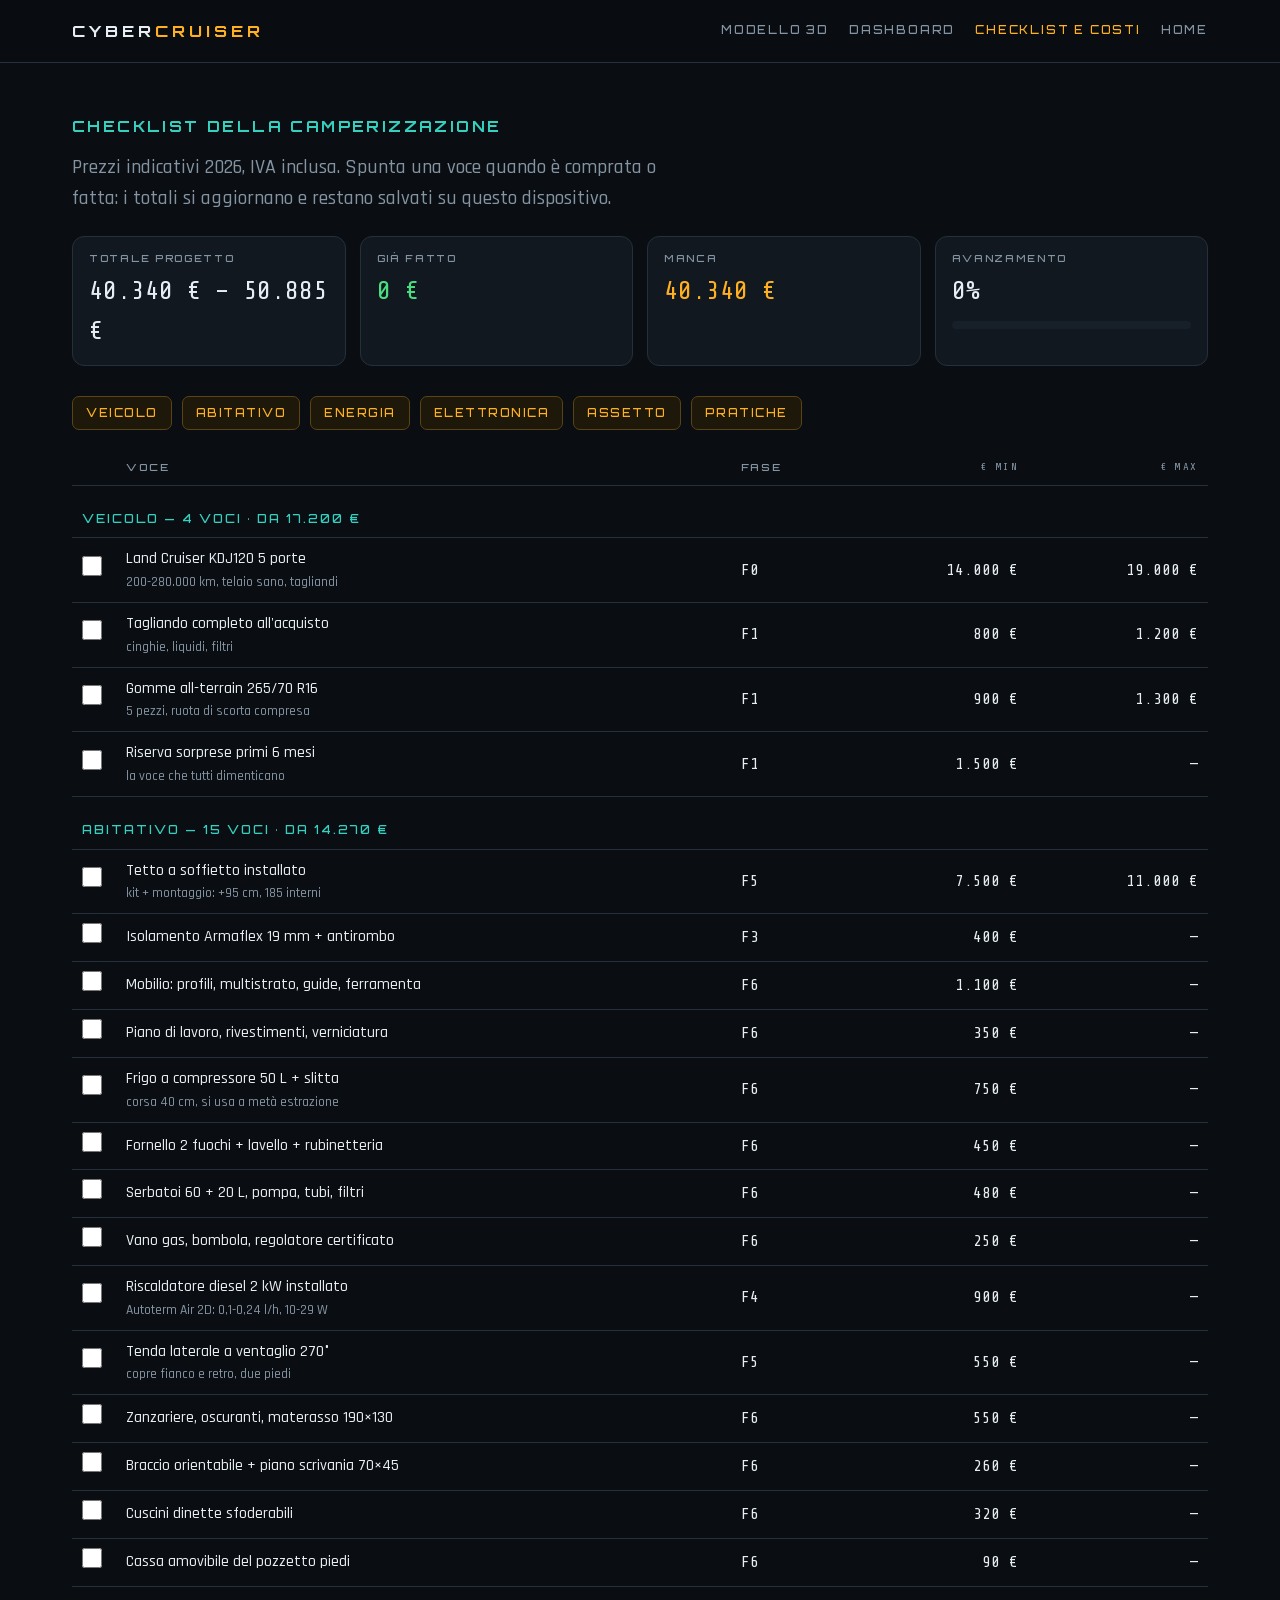
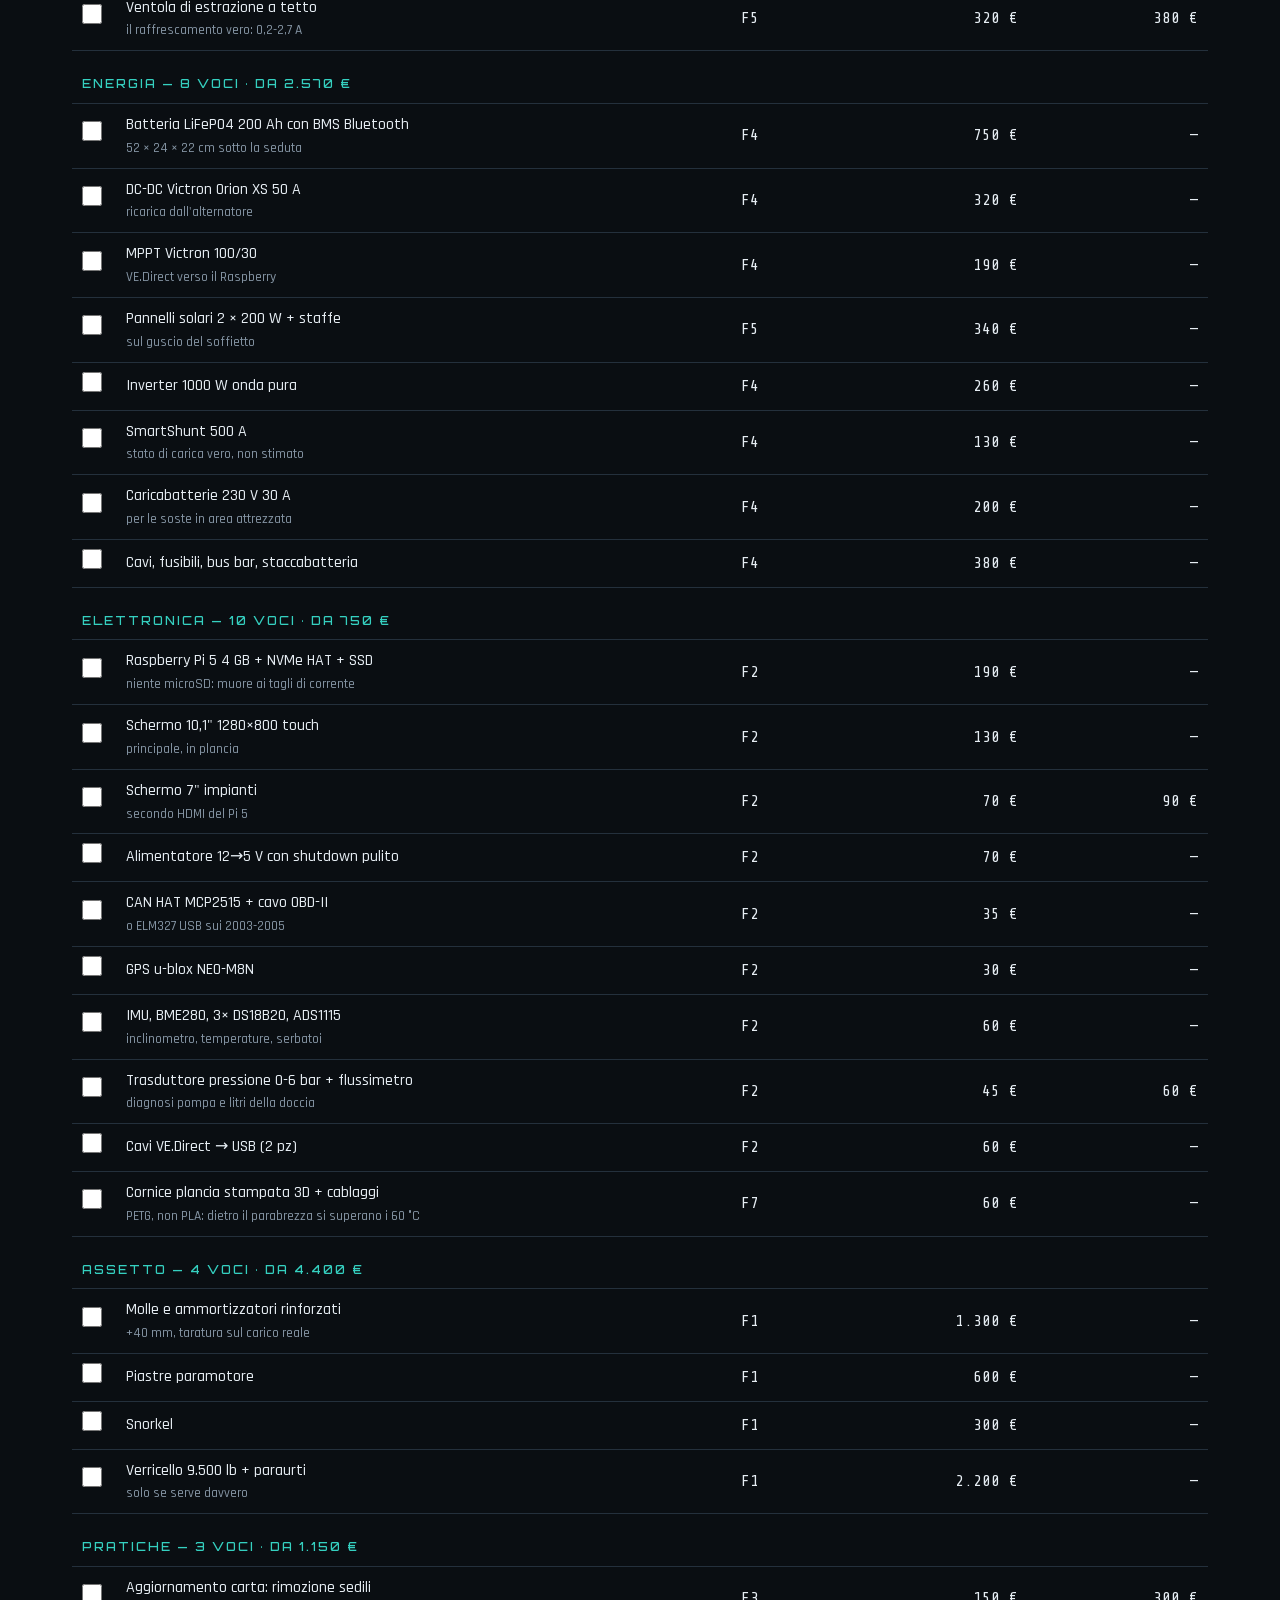
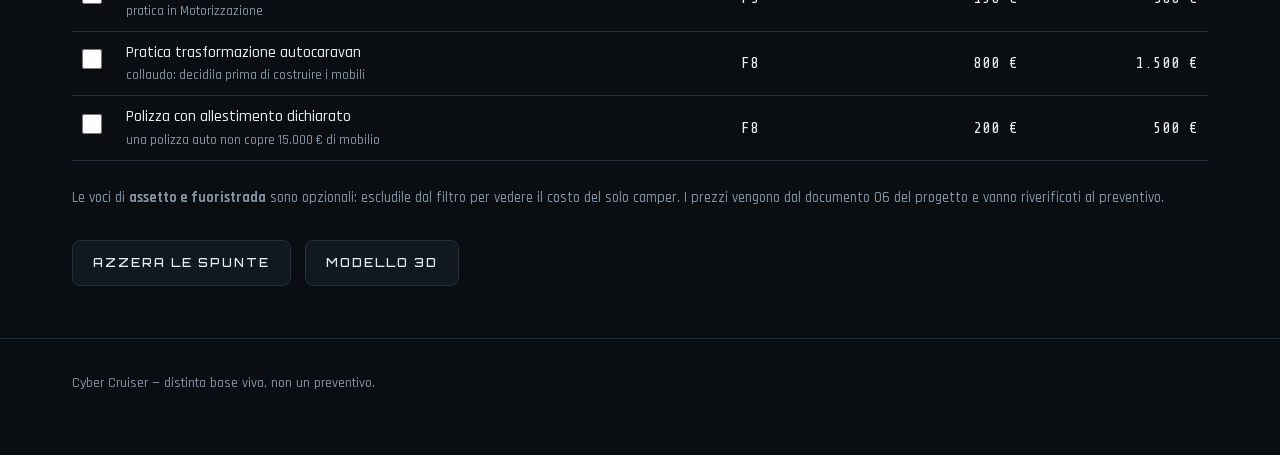
==== checklist/index.html @ d9a23015 "Modello 3D di esterni e interni, secondo schermo impianti, sito con checklist Modello 3D - impianti " ====
<!DOCTYPE html>
<html lang="it">
<head>
<meta charset="UTF-8">
<meta name="viewport" content="width=device-width, initial-scale=1">
<title>CYBER CRUISER — Checklist e costi</title>
<meta name="description" content="Distinta base della camperizzazione con prezzi reali, spunta di avanzamento e totali che si aggiornano.">
<meta name="theme-color" content="#0a0e12">
<link rel="stylesheet" href="/assets/site.css">
<style>
  .bar-tot { display: grid; grid-template-columns: repeat(4, 1fr); gap: 14px; margin: 22px 0 30px; }
  .tot { background: var(--panel); border: 1px solid var(--line); border-radius: 12px; padding: 14px 16px; }
  .tot .k { font-family: var(--font-tit); font-size: 10px; letter-spacing: 1.7px; color: var(--dim); text-transform: uppercase; }
  .tot .v { font-family: var(--font-num); font-size: 26px; margin-top: 4px; }
  .tot.speso .v { color: var(--ok); }
  .tot.resta .v { color: var(--acc); }

  .prog { height: 8px; background: var(--panel-2); border-radius: 4px; overflow: hidden; margin-top: 10px; }
  .prog i { display: block; height: 100%; background: var(--teal); width: 0; transition: width .25s; }

  .filtri { display: flex; gap: 10px; flex-wrap: wrap; margin-bottom: 20px; }
  .filtri button {
    font-family: var(--font-tit); font-size: 11px; letter-spacing: 1.5px; text-transform: uppercase;
    padding: 9px 13px; border: 1px solid var(--line); border-radius: 7px;
    background: var(--panel); color: var(--dim); cursor: pointer;
  }
  .filtri button.on { color: var(--acc); border-color: #5a4413; background: #1d1809; }

  tr.done td { opacity: .45; }
  tr.done td.voce { text-decoration: line-through; }
  td.chk { width: 44px; }
  input[type=checkbox] { width: 20px; height: 20px; accent-color: #35d0c0; cursor: pointer; }
  td.voce small { display: block; color: var(--dim); font-size: 13.5px; }
  .cat-row th { color: var(--teal); font-size: 12px; letter-spacing: 2px; padding-top: 24px; }
  .note { color: var(--dim); font-size: 14.5px; margin-top: 26px; }
</style>
</head>
<body>

<header class="top">
  <div class="wrap">
    <div class="brand">CYBER<span>CRUISER</span></div>
    <nav class="menu">
      <a href="/landcruiser/3d/">Modello 3D</a>
      <a href="/landcruiser/dash/?sim=1">Dashboard</a>
      <a class="on" href="/checklist/">Checklist e costi</a>
      <a href="/">Home</a>
    </nav>
  </div>
</header>

<section>
  <div class="wrap">
    <h2>Checklist della camperizzazione</h2>
    <p class="lead">
      Prezzi indicativi 2026, IVA inclusa. Spunta una voce quando è comprata o
      fatta: i totali si aggiornano e restano salvati su questo dispositivo.
    </p>

    <div class="bar-tot">
      <div class="tot"><div class="k">Totale progetto</div><div class="v" id="tTot">—</div></div>
      <div class="tot speso"><div class="k">Già fatto</div><div class="v" id="tSpeso">—</div></div>
      <div class="tot resta"><div class="k">Manca</div><div class="v" id="tResta">—</div></div>
      <div class="tot">
        <div class="k">Avanzamento</div>
        <div class="v" id="tPerc">0%</div>
        <div class="prog"><i id="tBar"></i></div>
      </div>
    </div>

    <div class="filtri" id="filtri"></div>

    <table>
      <thead>
        <tr>
          <th></th><th>Voce</th><th>Fase</th><th class="r">€ min</th><th class="r">€ max</th>
        </tr>
      </thead>
      <tbody id="corpo"></tbody>
    </table>

    <p class="note">
      Le voci di <b>assetto e fuoristrada</b> sono opzionali: escludile dal filtro
      per vedere il costo del solo camper. I prezzi vengono dal documento 06 del
      progetto e vanno riverificati al preventivo.
    </p>

    <div class="cta">
      <button class="btn" id="reset">Azzera le spunte</button>
      <a class="btn" href="/landcruiser/3d/">Modello 3D</a>
    </div>
  </div>
</section>

<footer><div class="wrap">Cyber Cruiser — distinta base viva, non un preventivo.</div></footer>

<script>
// Distinta base: gli stessi numeri del documento 06 del progetto.
// [id, voce, nota, categoria, fase, € min, € max]
const VOCI = [
  ['veic-mezzo', 'Land Cruiser KDJ120 5 porte', '200-280.000 km, telaio sano, tagliandi', 'veicolo', 0, 14000, 19000],
  ['veic-tagl', 'Tagliando completo all\'acquisto', 'cinghie, liquidi, filtri', 'veicolo', 1, 800, 1200],
  ['veic-gomme', 'Gomme all-terrain 265/70 R16', '5 pezzi, ruota di scorta compresa', 'veicolo', 1, 900, 1300],
  ['veic-riserva', 'Riserva sorprese primi 6 mesi', 'la voce che tutti dimenticano', 'veicolo', 1, 1500, 1500],

  ['ab-tetto', 'Tetto a soffietto installato', 'kit + montaggio: +95 cm, 185 interni', 'abitativo', 5, 7500, 11000],
  ['ab-isol', 'Isolamento Armaflex 19 mm + antirombo', '', 'abitativo', 3, 400, 400],
  ['ab-mobili', 'Mobilio: profili, multistrato, guide, ferramenta', '', 'abitativo', 6, 1100, 1100],
  ['ab-piano', 'Piano di lavoro, rivestimenti, verniciatura', '', 'abitativo', 6, 350, 350],
  ['ab-frigo', 'Frigo a compressore 50 L + slitta', 'corsa 40 cm, si usa a metà estrazione', 'abitativo', 6, 750, 750],
  ['ab-cucina', 'Fornello 2 fuochi + lavello + rubinetteria', '', 'abitativo', 6, 450, 450],
  ['ab-acqua', 'Serbatoi 60 + 20 L, pompa, tubi, filtri', '', 'abitativo', 6, 480, 480],
  ['ab-gas', 'Vano gas, bombola, regolatore certificato', '', 'abitativo', 6, 250, 250],
  ['ab-risc', 'Riscaldatore diesel 2 kW installato', 'Autoterm Air 2D: 0,1-0,24 l/h, 10-29 W', 'abitativo', 4, 900, 900],
  ['ab-tenda', 'Tenda laterale a ventaglio 270°', 'copre fianco e retro, due piedi', 'abitativo', 5, 550, 550],
  ['ab-tessili', 'Zanzariere, oscuranti, materasso 190×130', '', 'abitativo', 6, 550, 550],
  ['ab-scriv', 'Braccio orientabile + piano scrivania 70×45', '', 'abitativo', 6, 260, 260],
  ['ab-cuscini', 'Cuscini dinette sfoderabili', '', 'abitativo', 6, 320, 320],
  ['ab-cassa', 'Cassa amovibile del pozzetto piedi', '', 'abitativo', 6, 90, 90],
  ['ab-ventola', 'Ventola di estrazione a tetto', 'il raffrescamento vero: 0,2-2,7 A', 'abitativo', 5, 320, 380],

  ['en-batt', 'Batteria LiFePO4 200 Ah con BMS Bluetooth', '52 × 24 × 22 cm sotto la seduta', 'energia', 4, 750, 750],
  ['en-dcdc', 'DC-DC Victron Orion XS 50 A', 'ricarica dall\'alternatore', 'energia', 4, 320, 320],
  ['en-mppt', 'MPPT Victron 100/30', 'VE.Direct verso il Raspberry', 'energia', 4, 190, 190],
  ['en-pann', 'Pannelli solari 2 × 200 W + staffe', 'sul guscio del soffietto', 'energia', 5, 340, 340],
  ['en-inv', 'Inverter 1000 W onda pura', '', 'energia', 4, 260, 260],
  ['en-shunt', 'SmartShunt 500 A', 'stato di carica vero, non stimato', 'energia', 4, 130, 130],
  ['en-carica', 'Caricabatterie 230 V 30 A', 'per le soste in area attrezzata', 'energia', 4, 200, 200],
  ['en-cavi', 'Cavi, fusibili, bus bar, staccabatteria', '', 'energia', 4, 380, 380],

  ['el-pi', 'Raspberry Pi 5 4 GB + NVMe HAT + SSD', 'niente microSD: muore ai tagli di corrente', 'elettronica', 2, 190, 190],
  ['el-schermo', 'Schermo 10,1" 1280×800 touch', 'principale, in plancia', 'elettronica', 2, 130, 130],
  ['el-schermo2', 'Schermo 7" impianti', 'secondo HDMI del Pi 5', 'elettronica', 2, 70, 90],
  ['el-ups', 'Alimentatore 12→5 V con shutdown pulito', '', 'elettronica', 2, 70, 70],
  ['el-obd', 'CAN HAT MCP2515 + cavo OBD-II', 'o ELM327 USB sui 2003-2005', 'elettronica', 2, 35, 35],
  ['el-gps', 'GPS u-blox NEO-M8N', '', 'elettronica', 2, 30, 30],
  ['el-sens', 'IMU, BME280, 3× DS18B20, ADS1115', 'inclinometro, temperature, serbatoi', 'elettronica', 2, 60, 60],
  ['el-press', 'Trasduttore pressione 0-6 bar + flussimetro', 'diagnosi pompa e litri della doccia', 'elettronica', 2, 45, 60],
  ['el-vedirect', 'Cavi VE.Direct → USB (2 pz)', '', 'elettronica', 2, 60, 60],
  ['el-cornice', 'Cornice plancia stampata 3D + cablaggi', 'PETG, non PLA: dietro il parabrezza si superano i 60 °C', 'elettronica', 7, 60, 60],

  ['off-sosp', 'Molle e ammortizzatori rinforzati', '+40 mm, taratura sul carico reale', 'assetto', 1, 1300, 1300],
  ['off-piastre', 'Piastre paramotore', '', 'assetto', 1, 600, 600],
  ['off-snorkel', 'Snorkel', '', 'assetto', 1, 300, 300],
  ['off-verr', 'Verricello 9.500 lb + paraurti', 'solo se serve davvero', 'assetto', 1, 2200, 2200],

  ['om-sedili', 'Aggiornamento carta: rimozione sedili', 'pratica in Motorizzazione', 'pratiche', 3, 150, 300],
  ['om-autocaravan', 'Pratica trasformazione autocaravan', 'collaudo: decidila prima di costruire i mobili', 'pratiche', 8, 800, 1500],
  ['om-assic', 'Polizza con allestimento dichiarato', 'una polizza auto non copre 15.000 € di mobilio', 'pratiche', 8, 200, 500],
];

const CATEGORIE = ['veicolo', 'abitativo', 'energia', 'elettronica', 'assetto', 'pratiche'];
const LS = 'cybercruiser.checklist';

let fatte = new Set();
try { fatte = new Set(JSON.parse(localStorage.getItem(LS) || '[]')); } catch {}

let attive = new Set(CATEGORIE);

const euro = (n) => n.toLocaleString('it-IT', { maximumFractionDigits: 0 }) + ' €';

const corpo = document.getElementById('corpo');
const filtri = document.getElementById('filtri');

function salva() {
  try { localStorage.setItem(LS, JSON.stringify([...fatte])); } catch {}
}

function disegnaFiltri() {
  filtri.replaceChildren();
  for (const c of CATEGORIE) {
    const b = document.createElement('button');
    b.textContent = c;
    b.className = attive.has(c) ? 'on' : '';
    b.onclick = () => {
      attive.has(c) ? attive.delete(c) : attive.add(c);
      disegnaFiltri(); disegna();
    };
    filtri.appendChild(b);
  }
}

function disegna() {
  corpo.replaceChildren();
  for (const c of CATEGORIE) {
    if (!attive.has(c)) continue;
    const voci = VOCI.filter((v) => v[3] === c);
    if (!voci.length) continue;

    const tr = document.createElement('tr');
    tr.className = 'cat-row';
    const th = document.createElement('th');
    th.colSpan = 5;
    const somma = voci.reduce((a, v) => a + v[5], 0);
    th.textContent = `${c} — ${voci.length} voci · da ${euro(somma)}`;
    tr.appendChild(th);
    corpo.appendChild(tr);

    for (const v of voci) {
      const [id, nome, nota, , fase, min, max] = v;
      const r = document.createElement('tr');
      if (fatte.has(id)) r.className = 'done';

      const tdC = document.createElement('td');
      tdC.className = 'chk';
      const cb = document.createElement('input');
      cb.type = 'checkbox';
      cb.checked = fatte.has(id);
      cb.onchange = () => {
        cb.checked ? fatte.add(id) : fatte.delete(id);
        salva(); disegna();
      };
      tdC.appendChild(cb);

      const tdV = document.createElement('td');
      tdV.className = 'voce';
      tdV.textContent = nome;
      if (nota) {
        const s = document.createElement('small');
        s.textContent = nota;
        tdV.appendChild(s);
      }

      const tdF = document.createElement('td');
      tdF.className = 'num';
      tdF.textContent = 'F' + fase;

      const tdMin = document.createElement('td');
      tdMin.className = 'r';
      tdMin.textContent = euro(min);

      const tdMax = document.createElement('td');
      tdMax.className = 'r';
      tdMax.textContent = max > min ? euro(max) : '—';

      r.append(tdC, tdV, tdF, tdMin, tdMax);
      corpo.appendChild(r);
    }
  }
  totali();
}

function totali() {
  const viste = VOCI.filter((v) => attive.has(v[3]));
  const min = viste.reduce((a, v) => a + v[5], 0);
  const max = viste.reduce((a, v) => a + v[6], 0);
  const fatteVoci = viste.filter((v) => fatte.has(v[0]));
  const speso = fatteVoci.reduce((a, v) => a + v[5], 0);

  document.getElementById('tTot').textContent = min === max ? euro(min) : `${euro(min)} – ${euro(max)}`;
  document.getElementById('tSpeso').textContent = euro(speso);
  document.getElementById('tResta').textContent = euro(Math.max(0, min - speso));
  const perc = viste.length ? Math.round((fatteVoci.length / viste.length) * 100) : 0;
  document.getElementById('tPerc').textContent = perc + '%';
  document.getElementById('tBar').style.width = perc + '%';
}

document.getElementById('reset').onclick = () => {
  if (!confirm('Azzero tutte le spunte?')) return;
  fatte = new Set();
  salva();
  disegna();
};

disegnaFiltri();
disegna();
</script>
</body>
</html>
---- assets/site.css ----
/* Cyber Cruiser — foglio di stile del sito.
   Stessa tipografia della dashboard di bordo: Orbitron per i titoli,
   Rajdhani per il testo, Share Tech Mono per i numeri. */

@import url('/landcruiser/dash/css/fonts.css');

:root {
  --bg: #0a0e12;
  --panel: #121820;
  --panel-2: #172029;
  --line: #24303c;
  --text: #e6edf3;
  --dim: #8494a3;
  --acc: #ffb020;
  --teal: #35d0c0;
  --ok: #4ade80;
  --alarm: #ff5252;
  --font-ui: 'Rajdhani', system-ui, sans-serif;
  --font-tit: 'Orbitron', 'Rajdhani', system-ui, sans-serif;
  --font-num: 'Share Tech Mono', ui-monospace, monospace;
}

* { margin: 0; padding: 0; box-sizing: border-box; -webkit-tap-highlight-color: transparent; }

body {
  background: var(--bg);
  color: var(--text);
  font-family: var(--font-ui);
  font-size: 17px;
  line-height: 1.55;
  -webkit-font-smoothing: antialiased;
}

a { color: var(--acc); text-decoration: none; }
a:hover { text-decoration: underline; }

.wrap { max-width: 1180px; margin: 0 auto; padding: 0 22px; }

header.top {
  position: sticky; top: 0; z-index: 20;
  background: rgba(10, 14, 18, .92);
  border-bottom: 1px solid var(--line);
  backdrop-filter: blur(8px);
}
header.top .wrap { display: flex; align-items: center; gap: 26px; height: 62px; }
.brand { font-family: var(--font-tit); font-weight: 700; letter-spacing: 4px; font-size: 16px; }
.brand span { color: var(--acc); }
nav.menu { display: flex; gap: 20px; margin-left: auto; flex-wrap: wrap; }
nav.menu a {
  font-family: var(--font-tit); font-size: 11px; letter-spacing: 1.8px;
  text-transform: uppercase; color: var(--dim);
}
nav.menu a:hover, nav.menu a.on { color: var(--acc); text-decoration: none; }

h1 {
  font-family: var(--font-tit); font-weight: 900; letter-spacing: 2px;
  font-size: clamp(30px, 6vw, 58px); line-height: 1.05; text-transform: uppercase;
}
h1 span { color: var(--acc); }
h2 {
  font-family: var(--font-tit); font-weight: 700; letter-spacing: 2.4px;
  font-size: 15px; text-transform: uppercase; color: var(--teal);
  margin-bottom: 14px;
}
h3 { font-family: var(--font-tit); font-size: 13px; letter-spacing: 1.6px; text-transform: uppercase; }
p.lead { font-size: 20px; color: var(--dim); max-width: 62ch; }

.hero { padding: 74px 0 54px; border-bottom: 1px solid var(--line); }
.hero .kicker {
  font-family: var(--font-tit); font-size: 11px; letter-spacing: 3.4px;
  color: var(--dim); text-transform: uppercase; margin-bottom: 18px;
}

.cta { display: flex; gap: 14px; flex-wrap: wrap; margin-top: 30px; }
.btn {
  font-family: var(--font-tit); font-size: 12px; letter-spacing: 2px; text-transform: uppercase;
  padding: 13px 20px; border: 1px solid var(--line); border-radius: 8px;
  background: var(--panel); color: var(--text); cursor: pointer; display: inline-block;
}
.btn:hover { border-color: var(--acc); color: var(--acc); text-decoration: none; }
.btn.primary { border-color: #5a4413; background: #1d1809; color: var(--acc); }

section { padding: 52px 0; border-bottom: 1px solid var(--line); }

.grid { display: grid; gap: 18px; }
.grid.c3 { grid-template-columns: repeat(3, 1fr); }
.grid.c2 { grid-template-columns: repeat(2, 1fr); }

.card {
  background: var(--panel); border: 1px solid var(--line);
  border-radius: 12px; padding: 20px 22px;
}
.card p { color: var(--dim); font-size: 16px; }

.num { font-family: var(--font-num); font-variant-numeric: tabular-nums; }
.big { font-size: 30px; font-family: var(--font-num); }

table { width: 100%; border-collapse: collapse; font-size: 16px; }
th, td { text-align: left; padding: 9px 10px; border-bottom: 1px solid var(--line); }
th {
  font-family: var(--font-tit); font-size: 10.5px; letter-spacing: 1.6px;
  text-transform: uppercase; color: var(--dim); font-weight: 500;
}
td.r, th.r { text-align: right; font-family: var(--font-num); }

.frame {
  width: 100%; height: min(72vh, 720px); border: 1px solid var(--line);
  border-radius: 12px; background: #0d1219;
}

footer { padding: 34px 0 60px; color: var(--dim); font-size: 14px; }

@media (max-width: 900px) {
  .grid.c3, .grid.c2 { grid-template-columns: 1fr; }
  nav.menu { gap: 13px; }
  header.top .wrap { height: auto; padding-top: 10px; padding-bottom: 10px; flex-wrap: wrap; }
}
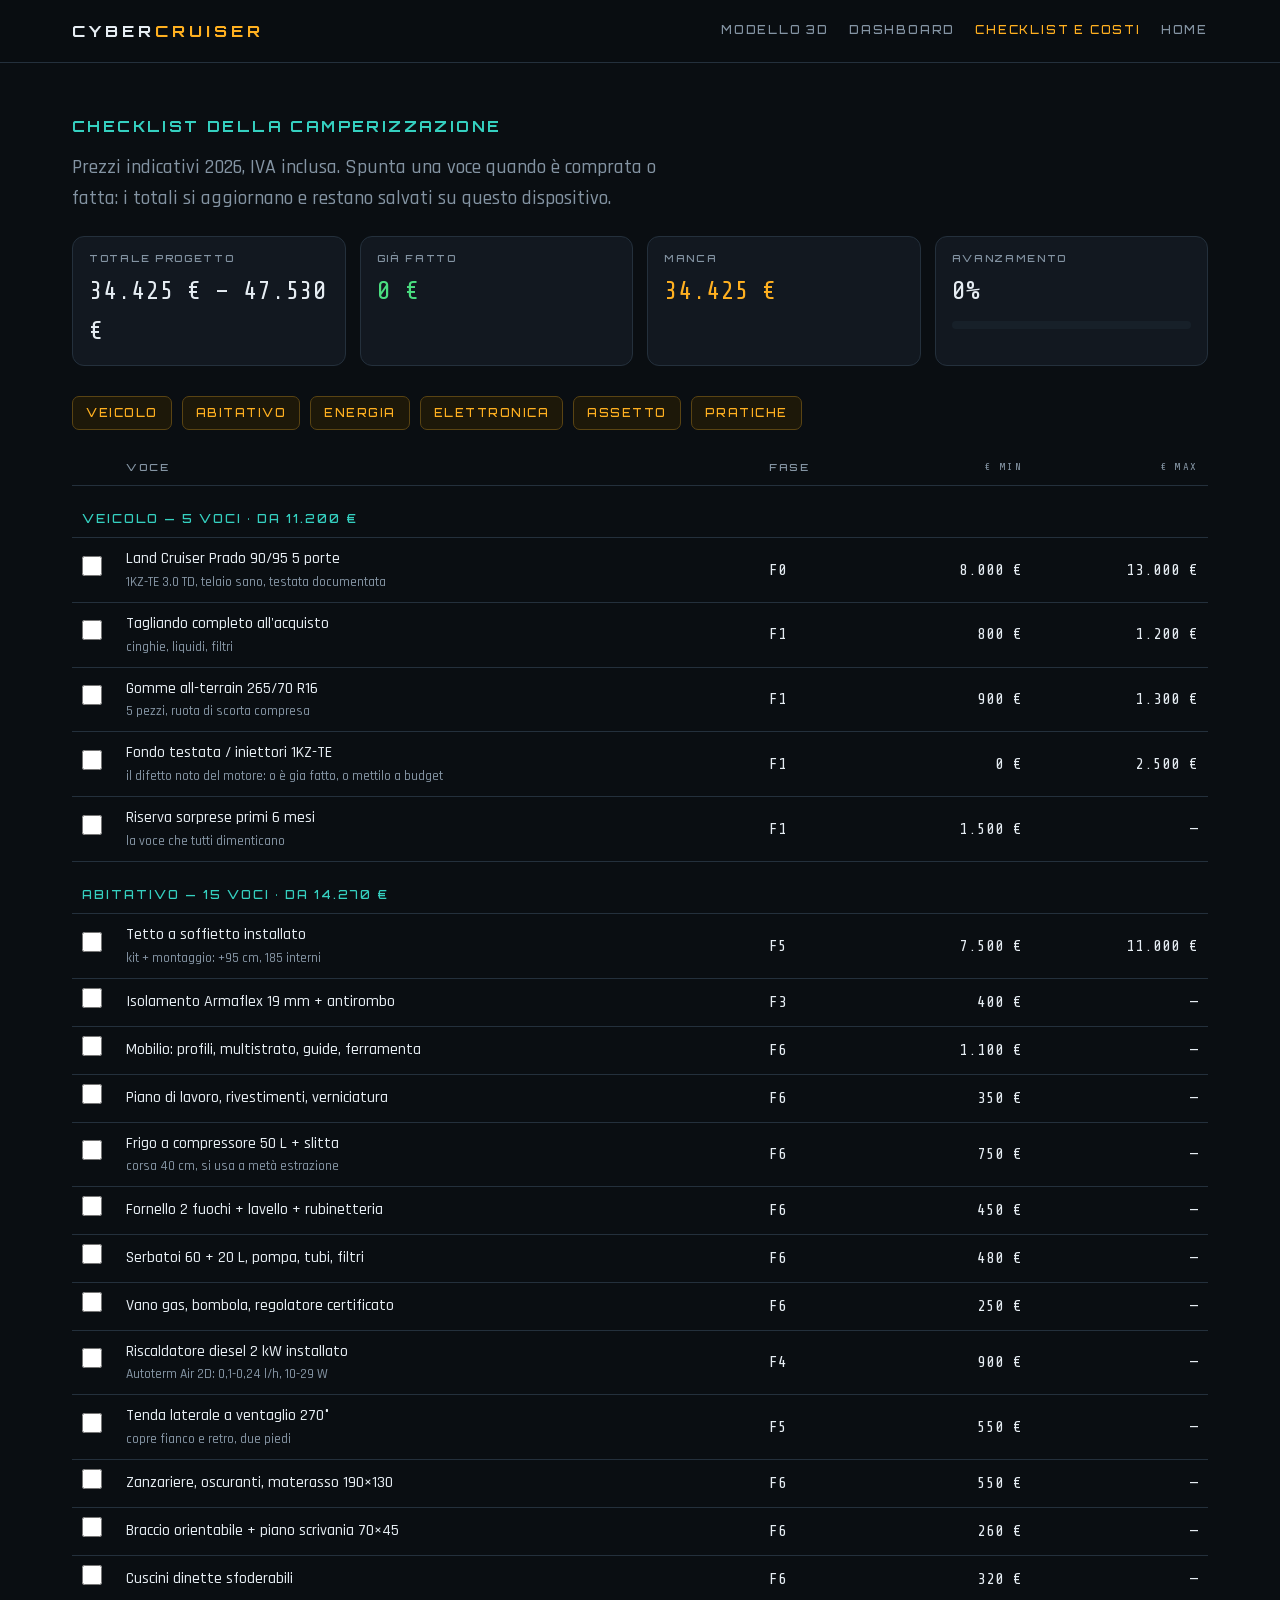
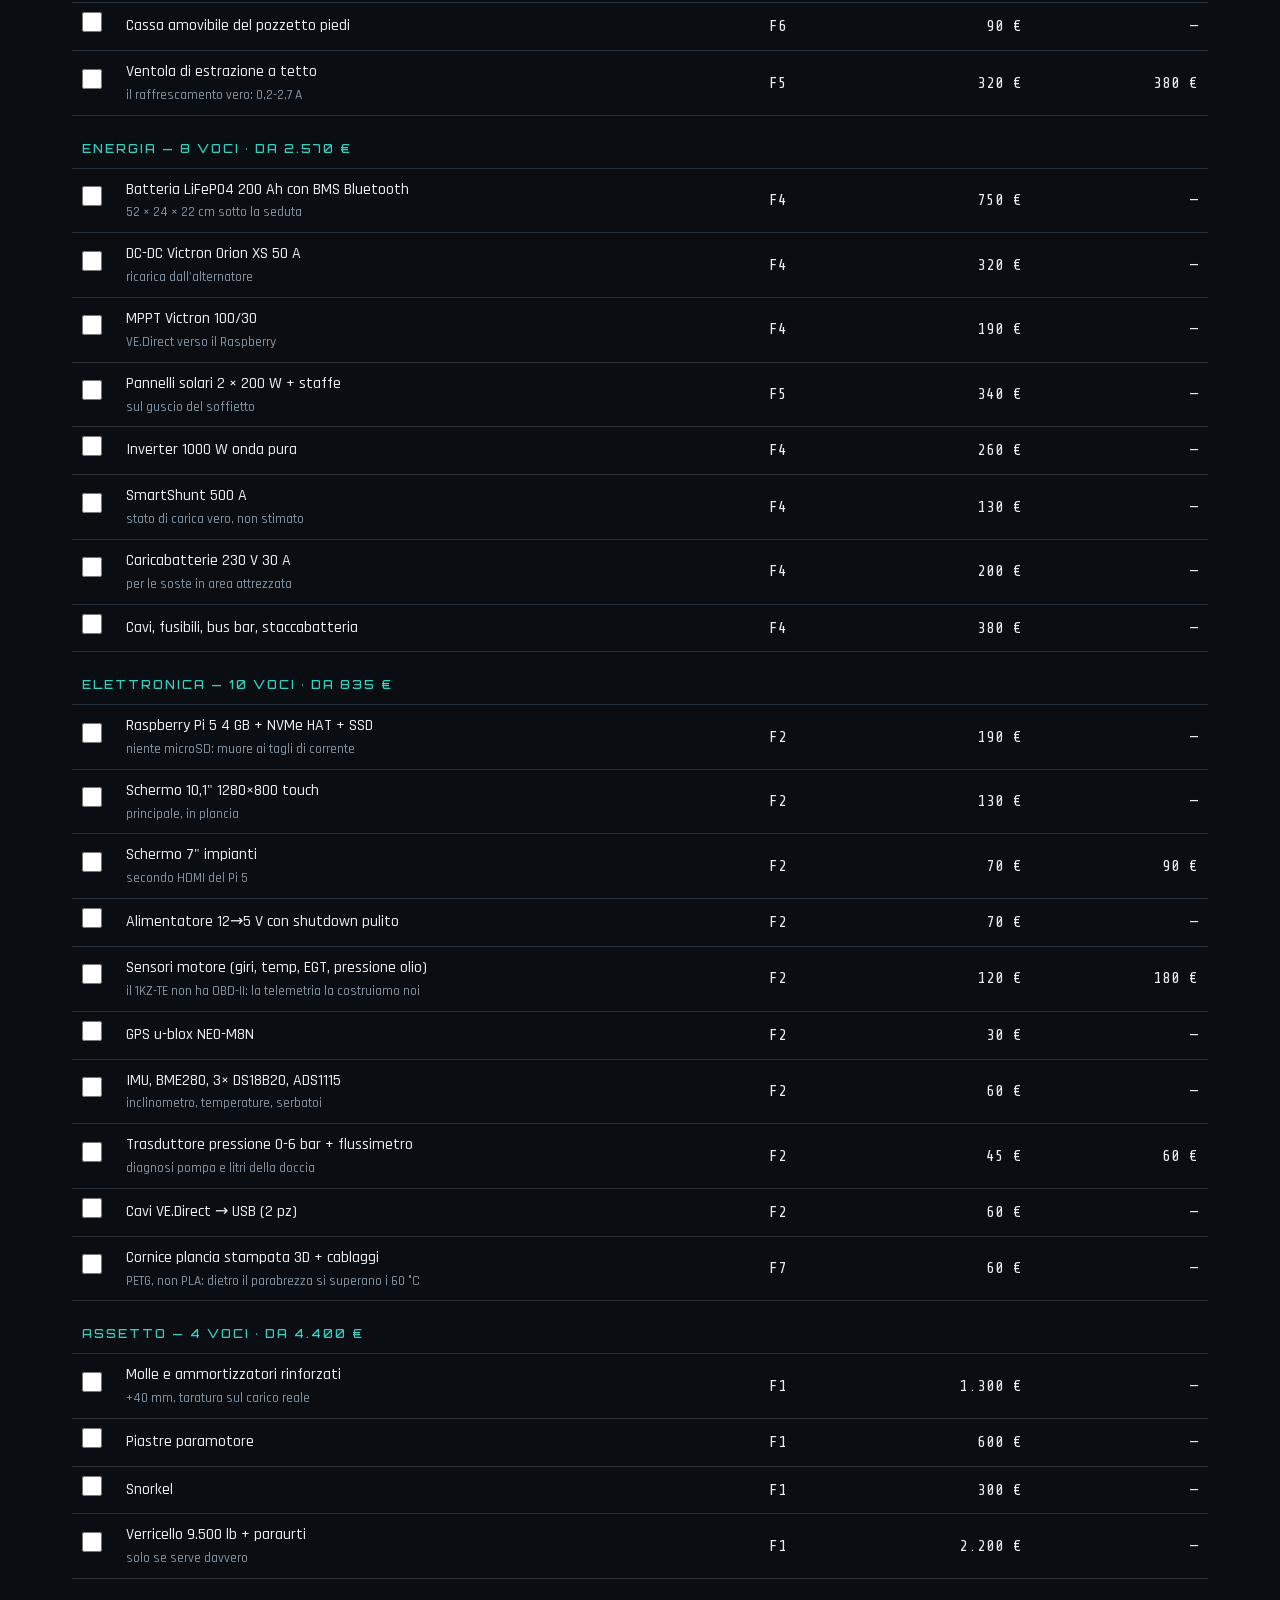
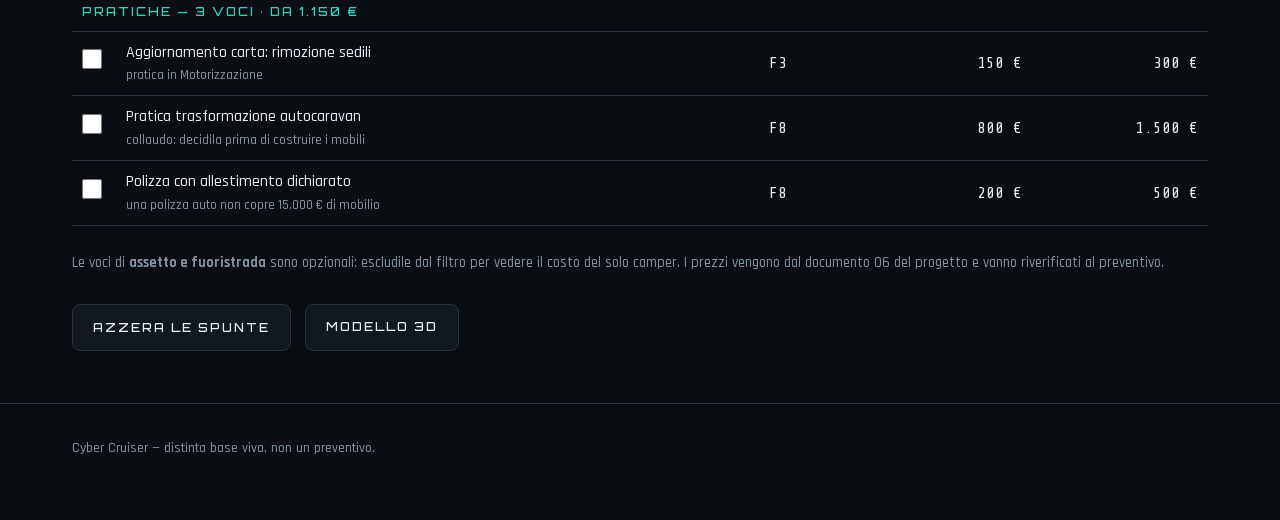
==== commit 364db4e2: "Il mezzo diventa il Prado 90/95: quote, carrozzeria e conseguenze tecniche Dati di catalogo J90/J95 " ====
--- a/checklist/index.html
+++ b/checklist/index.html
@@ -98,9 +98,10 @@
 // Distinta base: gli stessi numeri del documento 06 del progetto.
 // [id, voce, nota, categoria, fase, € min, € max]
 const VOCI = [
-  ['veic-mezzo', 'Land Cruiser KDJ120 5 porte', '200-280.000 km, telaio sano, tagliandi', 'veicolo', 0, 14000, 19000],
+  ['veic-mezzo', 'Land Cruiser Prado 90/95 5 porte', '1KZ-TE 3.0 TD, telaio sano, testata documentata', 'veicolo', 0, 8000, 13000],
   ['veic-tagl', 'Tagliando completo all\'acquisto', 'cinghie, liquidi, filtri', 'veicolo', 1, 800, 1200],
   ['veic-gomme', 'Gomme all-terrain 265/70 R16', '5 pezzi, ruota di scorta compresa', 'veicolo', 1, 900, 1300],
+  ['veic-testata', 'Fondo testata / iniettori 1KZ-TE', 'il difetto noto del motore: o è gia fatto, o mettilo a budget', 'veicolo', 1, 0, 2500],
   ['veic-riserva', 'Riserva sorprese primi 6 mesi', 'la voce che tutti dimenticano', 'veicolo', 1, 1500, 1500],
 
   ['ab-tetto', 'Tetto a soffietto installato', 'kit + montaggio: +95 cm, 185 interni', 'abitativo', 5, 7500, 11000],
@@ -132,7 +133,7 @@
   ['el-schermo', 'Schermo 10,1" 1280×800 touch', 'principale, in plancia', 'elettronica', 2, 130, 130],
   ['el-schermo2', 'Schermo 7" impianti', 'secondo HDMI del Pi 5', 'elettronica', 2, 70, 90],
   ['el-ups', 'Alimentatore 12→5 V con shutdown pulito', '', 'elettronica', 2, 70, 70],
-  ['el-obd', 'CAN HAT MCP2515 + cavo OBD-II', 'o ELM327 USB sui 2003-2005', 'elettronica', 2, 35, 35],
+  ['el-motore', 'Sensori motore (giri, temp, EGT, pressione olio)', 'il 1KZ-TE non ha OBD-II: la telemetria la costruiamo noi', 'elettronica', 2, 120, 180],
   ['el-gps', 'GPS u-blox NEO-M8N', '', 'elettronica', 2, 30, 30],
   ['el-sens', 'IMU, BME280, 3× DS18B20, ADS1115', 'inclinometro, temperature, serbatoi', 'elettronica', 2, 60, 60],
   ['el-press', 'Trasduttore pressione 0-6 bar + flussimetro', 'diagnosi pompa e litri della doccia', 'elettronica', 2, 45, 60],
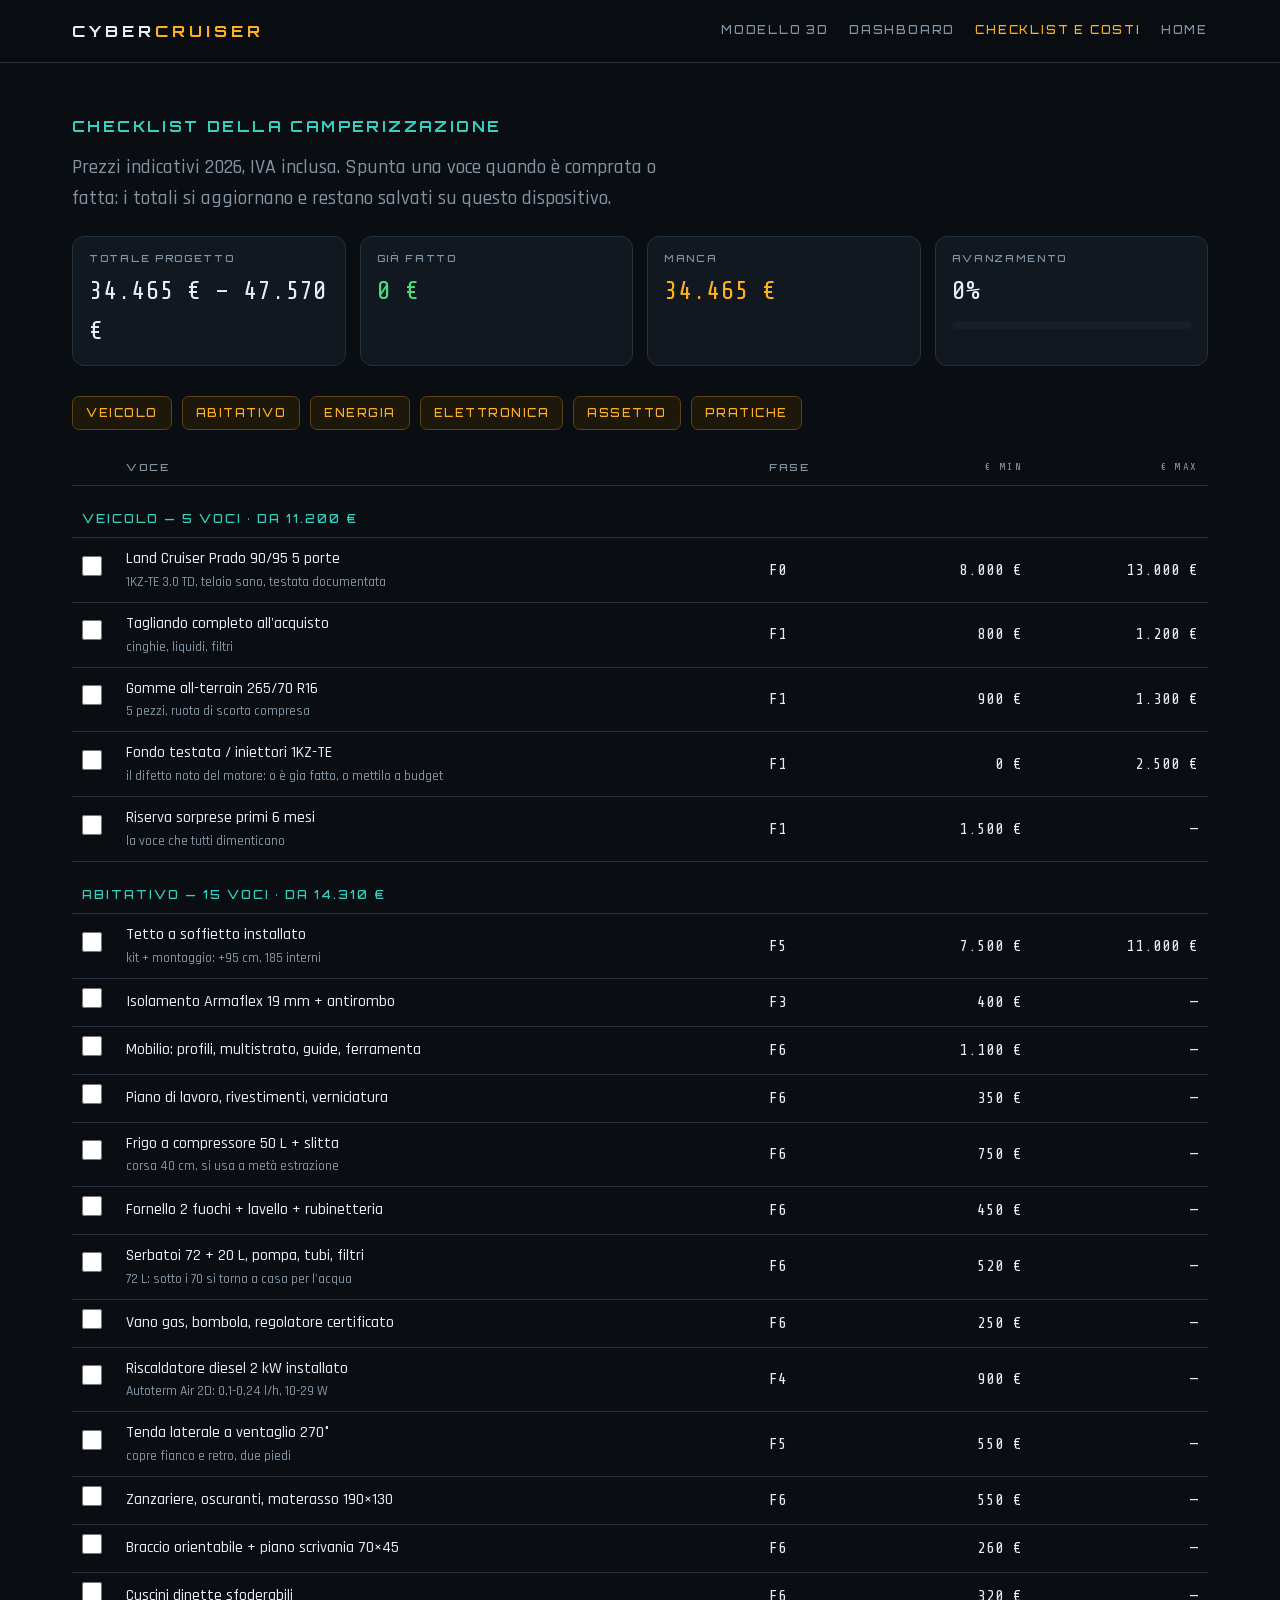
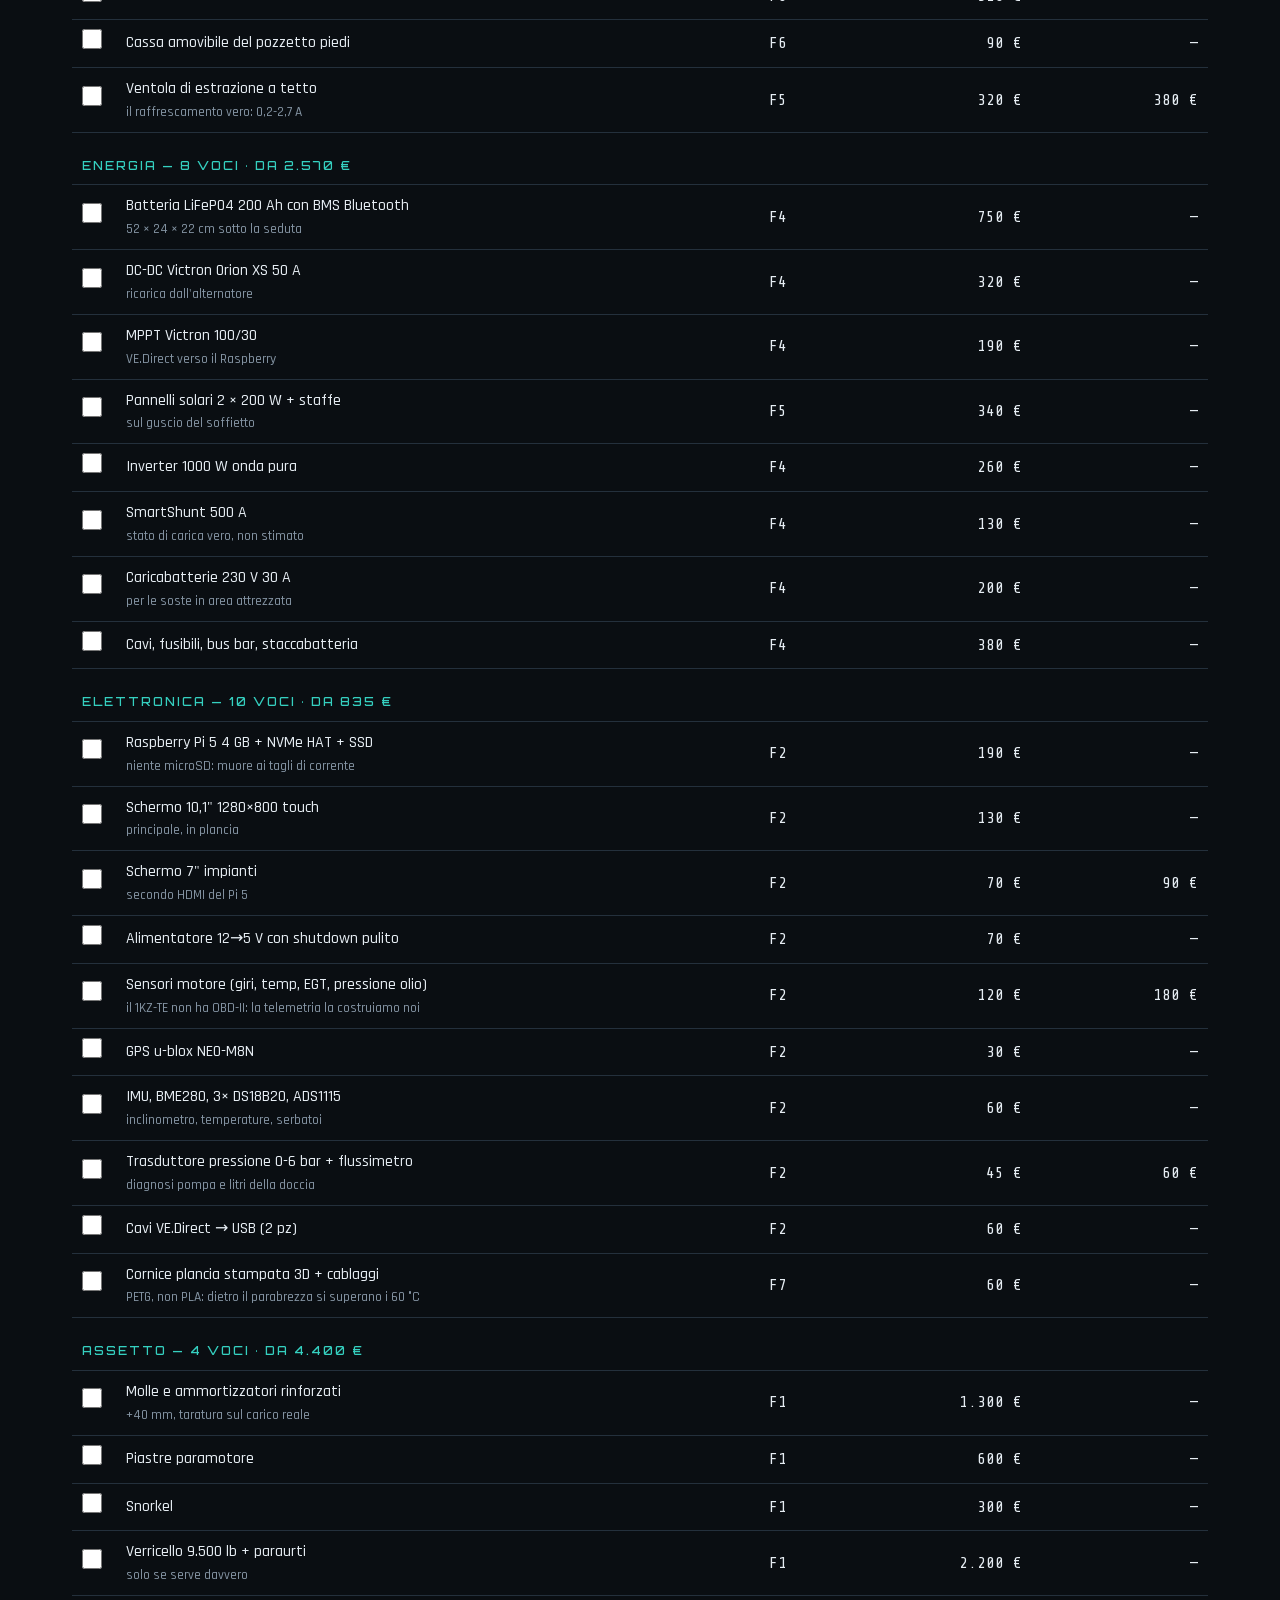
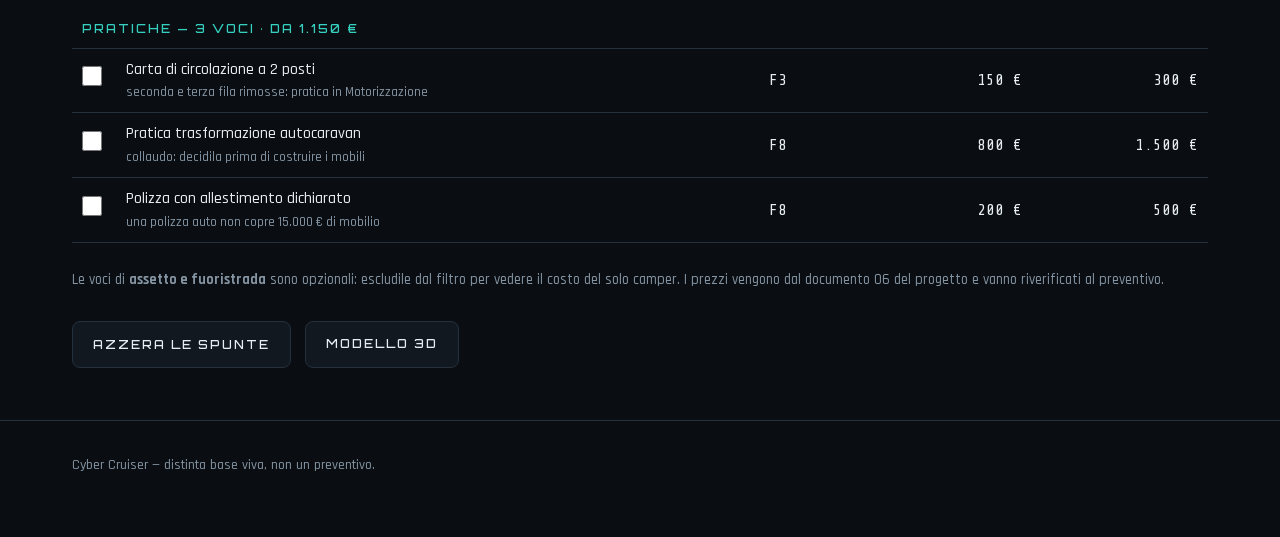
==== commit eac7ad18: "Due posti: vano a 175 cm e acqua a 72 L Seconda e terza fila rimosse per scelta, carta di circolazio" ====
--- a/checklist/index.html
+++ b/checklist/index.html
@@ -110,7 +110,7 @@
   ['ab-piano', 'Piano di lavoro, rivestimenti, verniciatura', '', 'abitativo', 6, 350, 350],
   ['ab-frigo', 'Frigo a compressore 50 L + slitta', 'corsa 40 cm, si usa a metà estrazione', 'abitativo', 6, 750, 750],
   ['ab-cucina', 'Fornello 2 fuochi + lavello + rubinetteria', '', 'abitativo', 6, 450, 450],
-  ['ab-acqua', 'Serbatoi 60 + 20 L, pompa, tubi, filtri', '', 'abitativo', 6, 480, 480],
+  ['ab-acqua', 'Serbatoi 72 + 20 L, pompa, tubi, filtri', '72 L: sotto i 70 si torna a casa per l\'acqua', 'abitativo', 6, 520, 520],
   ['ab-gas', 'Vano gas, bombola, regolatore certificato', '', 'abitativo', 6, 250, 250],
   ['ab-risc', 'Riscaldatore diesel 2 kW installato', 'Autoterm Air 2D: 0,1-0,24 l/h, 10-29 W', 'abitativo', 4, 900, 900],
   ['ab-tenda', 'Tenda laterale a ventaglio 270°', 'copre fianco e retro, due piedi', 'abitativo', 5, 550, 550],
@@ -145,7 +145,7 @@
   ['off-snorkel', 'Snorkel', '', 'assetto', 1, 300, 300],
   ['off-verr', 'Verricello 9.500 lb + paraurti', 'solo se serve davvero', 'assetto', 1, 2200, 2200],
 
-  ['om-sedili', 'Aggiornamento carta: rimozione sedili', 'pratica in Motorizzazione', 'pratiche', 3, 150, 300],
+  ['om-sedili', 'Carta di circolazione a 2 posti', 'seconda e terza fila rimosse: pratica in Motorizzazione', 'pratiche', 3, 150, 300],
   ['om-autocaravan', 'Pratica trasformazione autocaravan', 'collaudo: decidila prima di costruire i mobili', 'pratiche', 8, 800, 1500],
   ['om-assic', 'Polizza con allestimento dichiarato', 'una polizza auto non copre 15.000 € di mobilio', 'pratiche', 8, 200, 500],
 ];
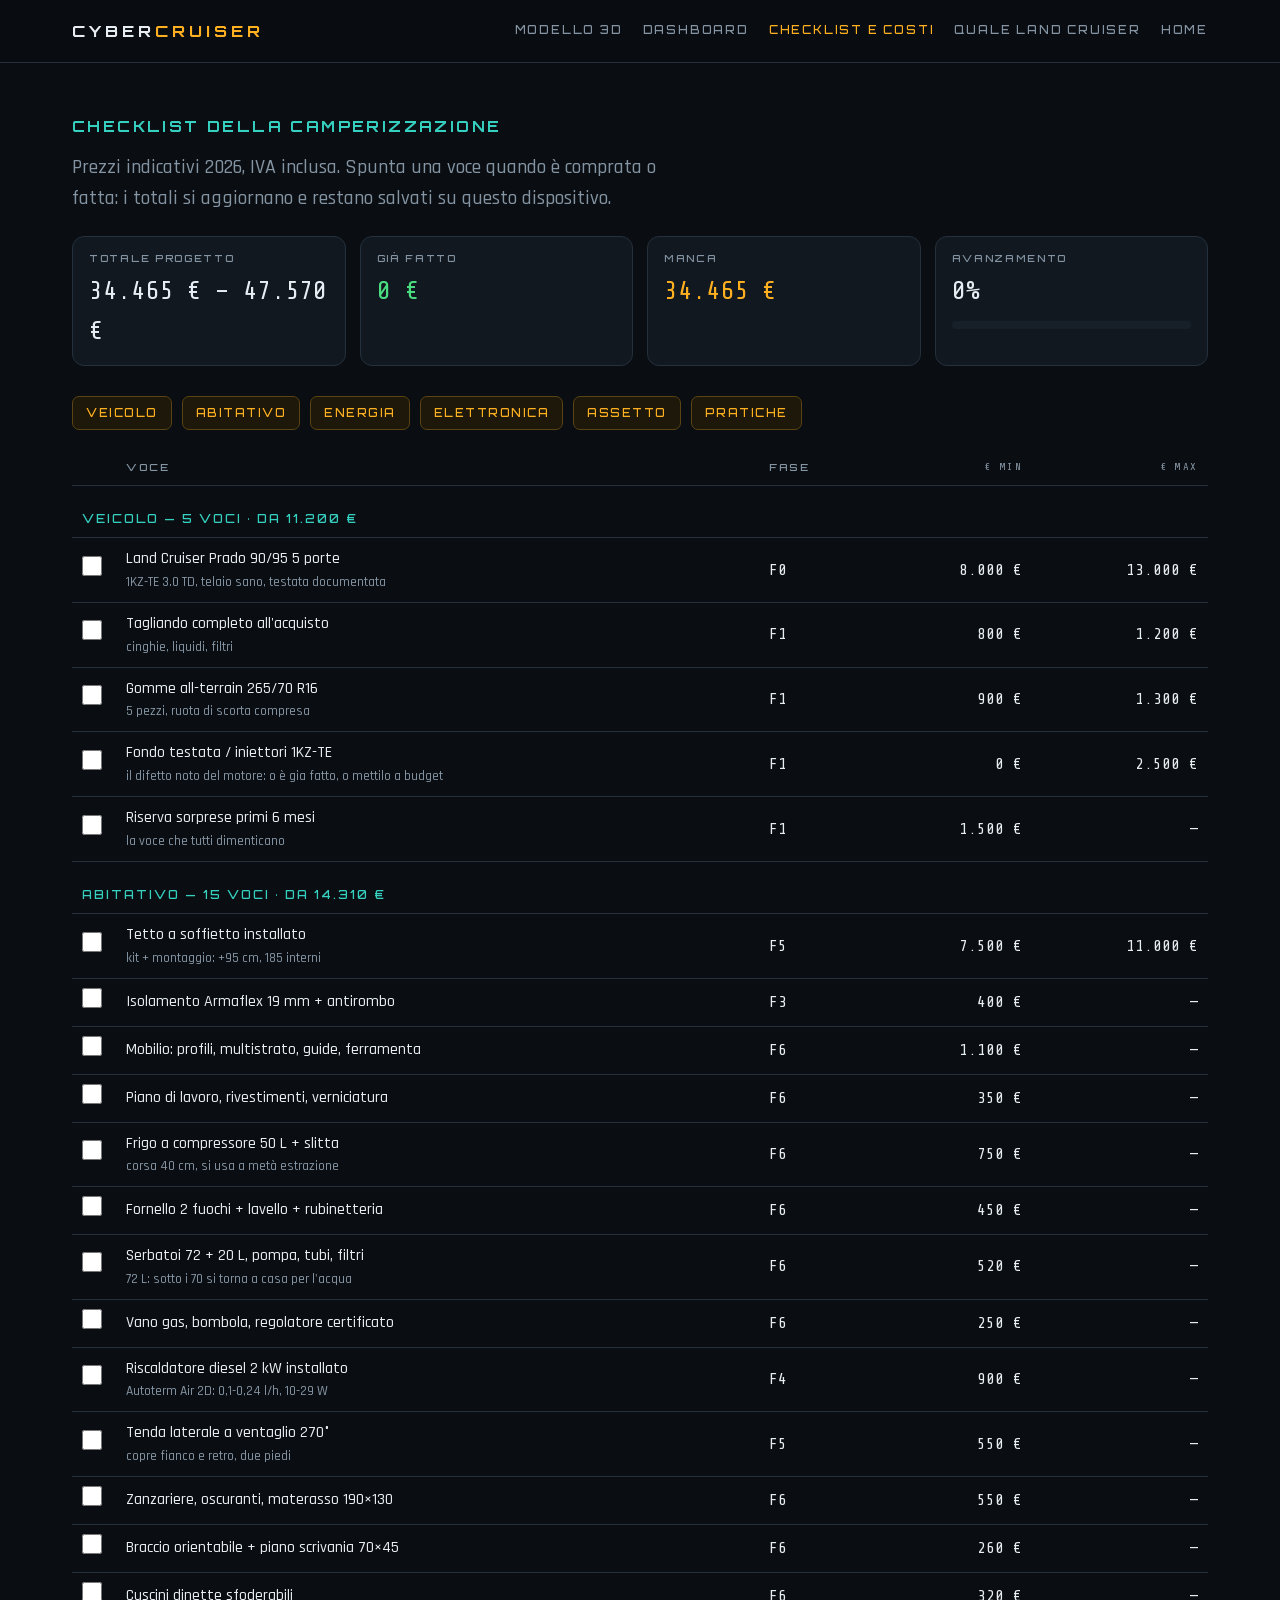
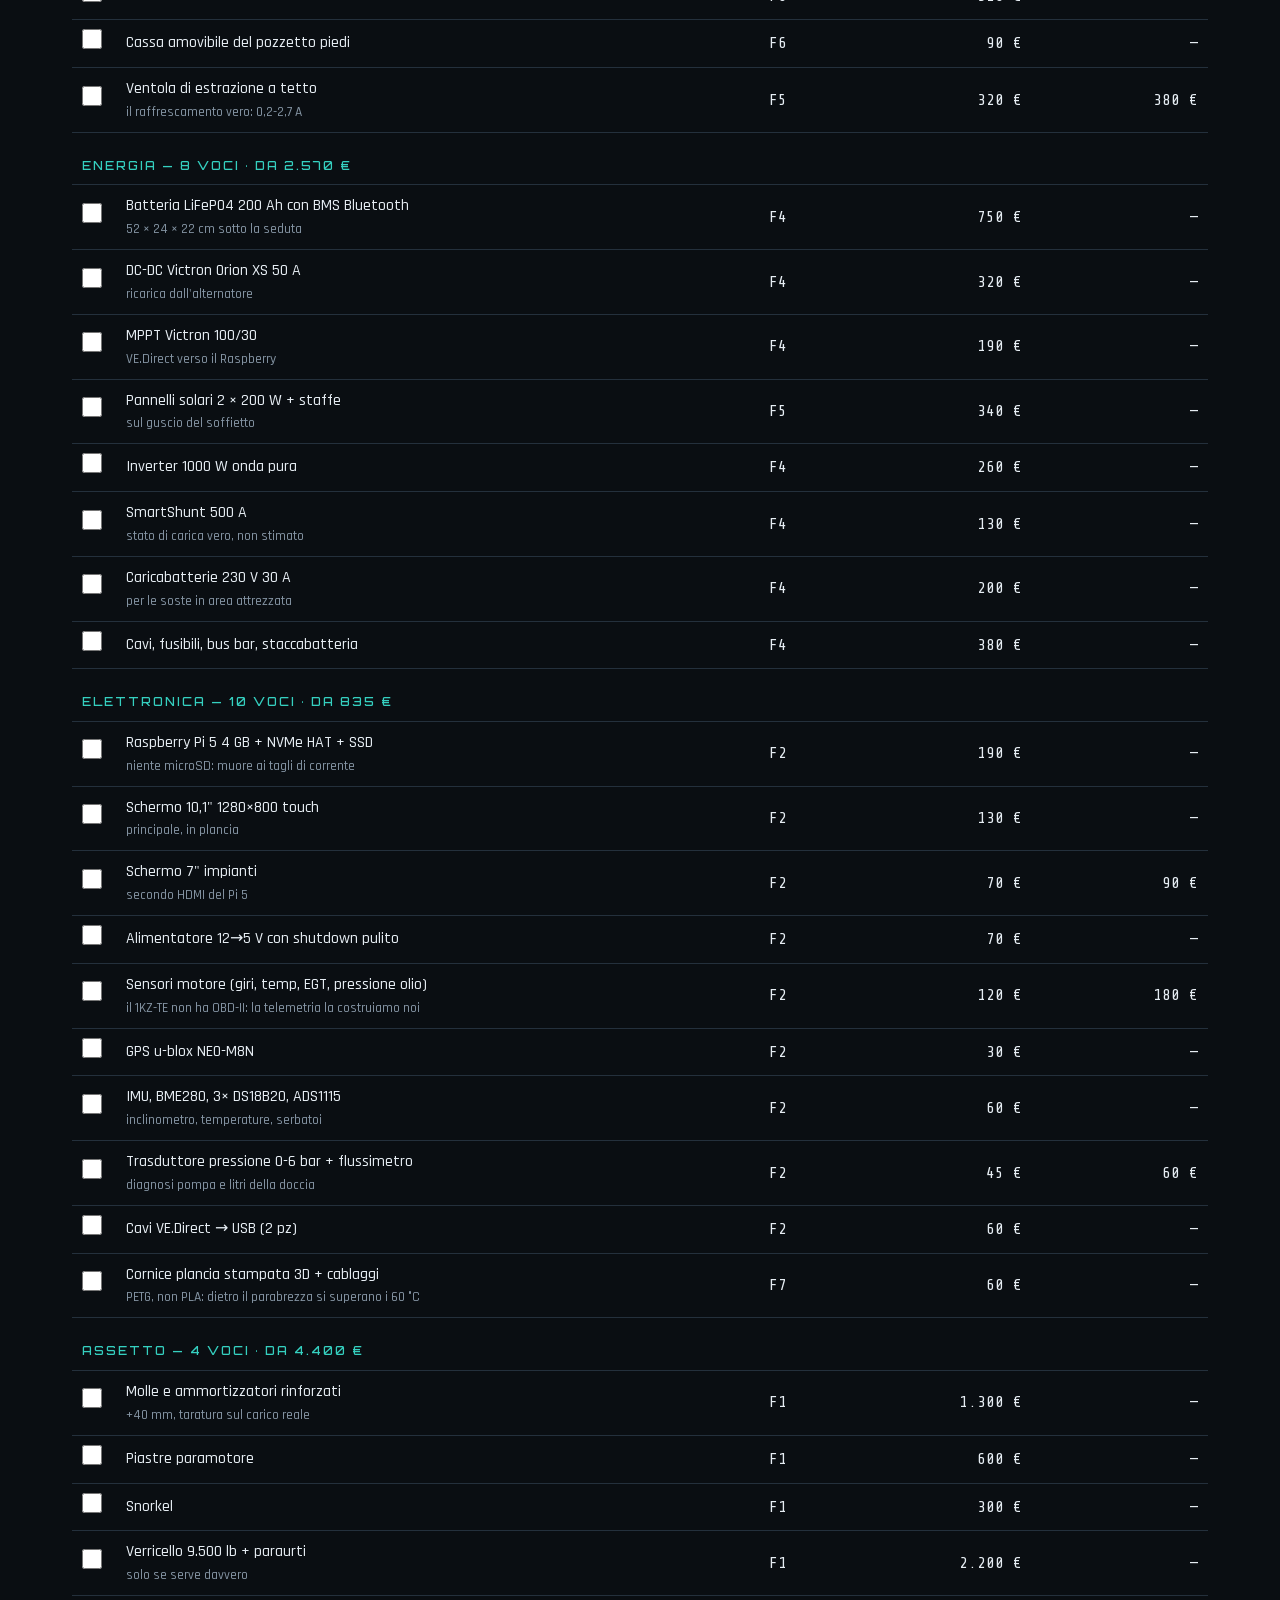
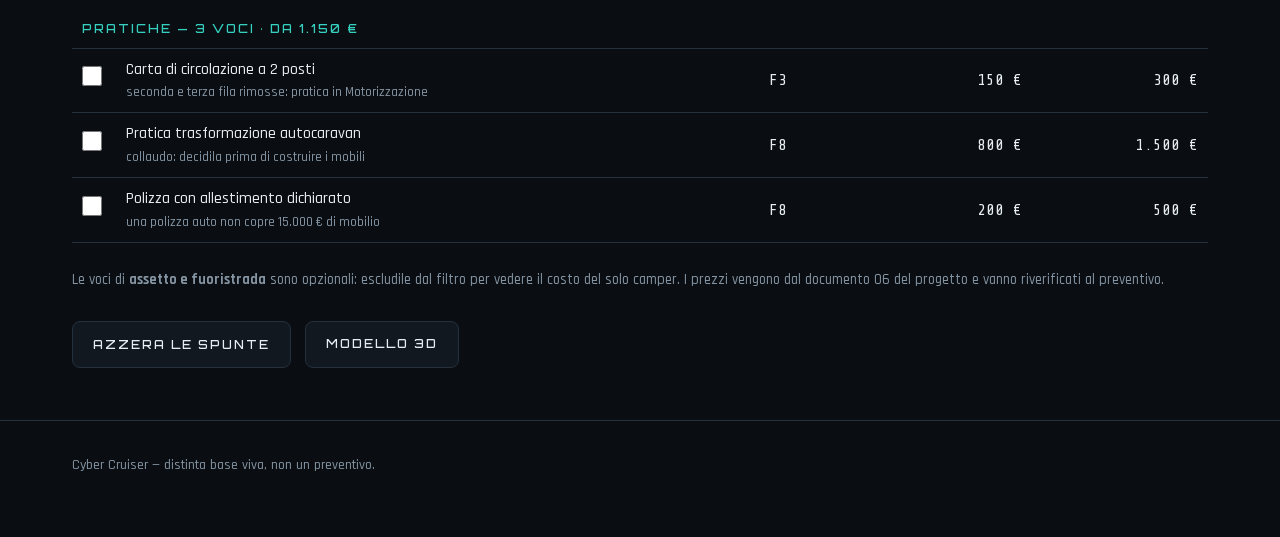
==== commit 8ed7a56b: "Pagina di confronto fra i Land Cruiser e aggancio della scocca scaricata /confronto: sagome laterali" ====
--- a/checklist/index.html
+++ b/checklist/index.html
@@ -44,6 +44,7 @@
       <a href="/landcruiser/3d/">Modello 3D</a>
       <a href="/landcruiser/dash/?sim=1">Dashboard</a>
       <a class="on" href="/checklist/">Checklist e costi</a>
+      <a href="/confronto/">Quale Land Cruiser</a>
       <a href="/">Home</a>
     </nav>
   </div>
